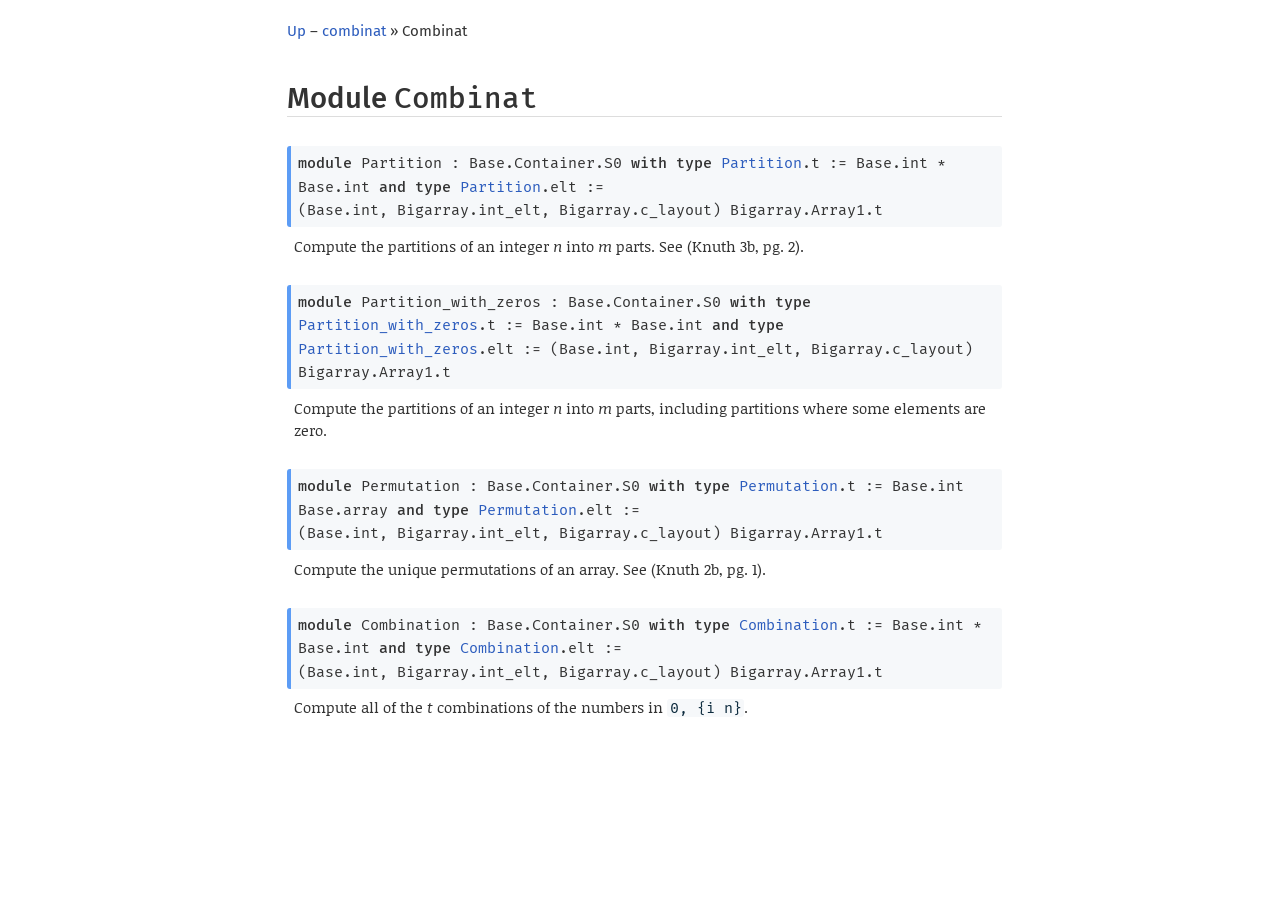
==== combinat/Combinat/index.html @ 3620e12f "Update combinat doc to 1.0." ====
<!DOCTYPE html>
<html xmlns="http://www.w3.org/1999/xhtml"><head><title>Combinat (combinat.Combinat)</title><link rel="stylesheet" href="../../odoc.css"/><meta charset="utf-8"/><meta name="viewport" content="width=device-width,initial-scale=1.0"/><script src="../../highlight.pack.js"></script><script>hljs.initHighlightingOnLoad();</script></head><body><div class="content"><header><nav><a href="../index.html">Up</a> – <a href="../index.html">combinat</a> &#x00BB; Combinat</nav><h1>Module <code>Combinat</code></h1></header><dl><dt class="spec module" id="module-Partition"><a href="#module-Partition" class="anchor"></a><code><span class="keyword">module</span> Partition : Base.Container.S0 <span class="keyword">with</span> <span class="keyword">type</span> <a href="index.html#module-Partition">Partition</a>.t := Base.int * Base.int <span class="keyword">and</span> <span class="keyword">type</span> <a href="index.html#module-Partition">Partition</a>.elt := (Base.int, Bigarray.int_elt, Bigarray.c_layout) Bigarray.Array1.t</code></dt><dd><p>Compute the partitions of an integer <i>n</i> into <i>m</i> parts. See (Knuth 3b, pg. 2).</p></dd></dl><dl><dt class="spec module" id="module-Partition_with_zeros"><a href="#module-Partition_with_zeros" class="anchor"></a><code><span class="keyword">module</span> Partition_with_zeros : Base.Container.S0 <span class="keyword">with</span> <span class="keyword">type</span> <a href="index.html#module-Partition_with_zeros">Partition_with_zeros</a>.t := Base.int * Base.int <span class="keyword">and</span> <span class="keyword">type</span> <a href="index.html#module-Partition_with_zeros">Partition_with_zeros</a>.elt := (Base.int, Bigarray.int_elt, Bigarray.c_layout) Bigarray.Array1.t</code></dt><dd><p>Compute the partitions of an integer <i>n</i> into <i>m</i> parts, including partitions where some elements are zero.</p></dd></dl><dl><dt class="spec module" id="module-Permutation"><a href="#module-Permutation" class="anchor"></a><code><span class="keyword">module</span> Permutation : Base.Container.S0 <span class="keyword">with</span> <span class="keyword">type</span> <a href="index.html#module-Permutation">Permutation</a>.t := Base.int Base.array <span class="keyword">and</span> <span class="keyword">type</span> <a href="index.html#module-Permutation">Permutation</a>.elt := (Base.int, Bigarray.int_elt, Bigarray.c_layout) Bigarray.Array1.t</code></dt><dd><p>Compute the unique permutations of an array. See (Knuth 2b, pg. 1).</p></dd></dl><dl><dt class="spec module" id="module-Combination"><a href="#module-Combination" class="anchor"></a><code><span class="keyword">module</span> Combination : Base.Container.S0 <span class="keyword">with</span> <span class="keyword">type</span> <a href="index.html#module-Combination">Combination</a>.t := Base.int * Base.int <span class="keyword">and</span> <span class="keyword">type</span> <a href="index.html#module-Combination">Combination</a>.elt := (Base.int, Bigarray.int_elt, Bigarray.c_layout) Bigarray.Array1.t</code></dt><dd><p>Compute all of the <i>t</i> combinations of the numbers in <code>0, {i n}</code>.</p></dd></dl></div></body></html>
---- odoc.css ----
@charset "UTF-8";
/* Copyright (c) 2016 Daniel C. Bünzli. All rights reserved.
   Distributed under the ISC license, see terms at the end of the file.
   odoc v1.1.1-945-ge714a19c */

/* Fonts */
@import url('https://fonts.googleapis.com/css?family=Fira+Mono:400,500');
@import url('https://fonts.googleapis.com/css?family=Noticia+Text:400,400i,700');
@import url('https://fonts.googleapis.com/css?family=Fira+Sans:400,400i,500,500i,600,600i,700,700i');


/* Reset a few things. */

html, body, div, span, applet, object, iframe, h1, h2, h3, h4, h5, h6, p, blockquote, pre, a, abbr, acronym, address, big, cite, code, del, dfn, em, img, ins, kbd, q, s, samp, small, strike, strong, sub, sup, tt, var, b, u, i, center, dl, dt, dd, ol, ul, li, fieldset, form, label, legend, table, caption, tbody, tfoot, thead, tr, th, td, article, aside, canvas, details, embed, figure, figcaption, footer, header, hgroup, menu, nav, output, ruby, section, summary, time, mark, audio, video {
  margin: 0;
  padding: 0;
  border: 0;
  font-size: inherit;
  font: inherit;
  line-height: inherit;
  vertical-align: baseline;
  text-align: inherit;
  color: inherit;
  background: transparent;
}

table {
  border-collapse: collapse;
  border-spacing: 0;
}

*, *:before, *:after {
  box-sizing: border-box;
}

html {
  font-size: 15px;
}

body {
  font-family: "Fira Sans", Helvetica, Arial, sans-serif;
  text-align: left;
  color: #333;
  background: #FFFFFF;
}

.content {
  max-width: 90ex;
  margin-left: calc(10vw + 20ex);
  margin-right: 4ex;
  margin-top: 20px;
  margin-bottom: 50px;
  font-family: "Noticia Text", Georgia, serif;
  line-height: 1.5;
}

.content>header {
  margin-bottom: 30px;
}

.content>header nav {
  font-family: "Fira Sans", Helvetica, Arial, sans-serif;
}

/* Basic markup elements */

b, strong {
  font-weight: 500;
}

i, em {
  font-style: italic;
}

sup {
  vertical-align: super;
}

sub {
  vertical-align: sub;
}

sup, sub {
  font-size: 12px;
  line-height: 0;
  margin-left: 0.2ex;
}

pre {
  margin-top: 0.8em;
  margin-bottom: 1.2em;
}

p, ul, ol {
  margin-top: 0.5em;
  margin-bottom: 1em;
}
ul, ol {
  list-style-position: outside
}

ul>li {
  margin-left: 22px;
}

ol>li {
  margin-left: 27.2px;
}

li>*:first-child {
  margin-top: 0
}

/* Text alignements, this should be forbidden. */

.left {
  text-align: left;
}

.right {
  text-align: right;
}

.center {
  text-align: center;
}

/* Links and anchors */

a {
  text-decoration: none;
  color: #2C5CBD;
}

a:hover {
  box-shadow: 0 1px 0 0 #2C5CBD;
}

/* Linked highlight */
*:target {
  background-color: rgba(187,239,253,0.3) !important;
  box-shadow: 0 0px 0 1px rgba(187,239,253,0.8) !important;
  border-radius: 1px;
}

*:hover>a.anchor {
  visibility: visible;
}

a.anchor:before {
  content: "#"
}

a.anchor:hover {
  box-shadow: none;
  text-decoration: none;
  color: #555;
}

a.anchor {
  visibility: hidden;
  position: absolute;
  /* top: 0px; */
  /* margin-left: -3ex; */
  margin-left: -1.3em;
  font-weight: normal;
  font-style: normal;
  padding-right: 0.4em;
  padding-left: 0.4em;
  /* To remain selectable */
  color: #d5d5d5;
}

.spec > a.anchor {
  margin-left: -2.3em;
  padding-right: 0.9em;
}

.xref-unresolved {
  color: #2C5CBD;
}
.xref-unresolved:hover {
  box-shadow: 0 1px 0 0 #CC6666;
}

/* Section and document divisions.
   Until at least 4.03 many of the modules of the stdlib start at .h7,
   we restart the sequence there like h2  */

h1, h2, h3, h4, h5, h6, .h7, .h8, .h9, .h10 {
  font-family: "Fira Sans", Helvetica, Arial, sans-serif;
  font-weight: 400;
  margin: 0.5em 0 0.5em 0;
  padding-top: 0.1em;
  line-height: 1.2;
  overflow-wrap: break-word;
}

h1 {
  font-weight: 500;
  font-size: 2.441em;
  margin-top: 1.214em;
}

h1 {
  font-weight: 500;
  font-size: 1.953em;
  box-shadow: 0 1px 0 0 #ddd;
}

h2 {
  font-size: 1.563em;
}

h3 {
  font-size: 1.25em;
}

small, .font_small {
  font-size: 0.8em;
}

h1 code, h1 tt {
  font-size: inherit;
  font-weight: inherit;
}

h2 code, h2 tt {
  font-size: inherit;
  font-weight: inherit;
}

h3 code, h3 tt {
  font-size: inherit;
  font-weight: inherit;
}

h3 code, h3 tt {
  font-size: inherit;
  font-weight: inherit;
}

h4 {
  font-size: 1.12em;
}


/* Preformatted and code */

tt, code, pre {
  font-family: "Fira Mono", courier;
  font-weight: 400;
}

pre {
  padding: 0.1em;
  border: 1px solid #eee;
  border-radius: 5px;
  overflow-x: auto;
}

p code, li code {
  background-color: #f6f8fa;
  color: #0d2b3e;
  border-radius: 3px;
  padding: 0 0.3ex;
}

p a > code {
  color: #2C5CBD;
}

/* Code blocks (e.g. Examples) */

pre code {
  font-size: 0.893rem;
}

/* Code lexemes */

.keyword {
  font-weight: 500;
}

/* Module member specification */

.spec:not(.include), .spec.include details summary {
  background-color: #f6f8fa;
  border-radius: 3px;
  border-left: 4px solid #5c9cf5;
  border-right: 5px solid transparent;
  padding: 0.35em 0.5em;
}

.spec.include details summary:hover {
  background-color: #ebeff2;
}

dl, div.spec, .doc, aside {
  margin-bottom: 20px;
}

dl > dd {
  padding: 0.5em;
}

dd> :first-child {
  margin-top: 0;
}

dl:last-child, dd> :last-child, aside:last-child, article:last-child {
  margin-bottom: 0;
}

dt+dt {
  margin-top: 15px;
}

section+section, section > header + dl {
  margin-top: 25px;
}

.spec.type .variant {
  margin-left: 2ch;
}
.spec.type .variant p {
  margin: 0;
  font-style: italic;
}
.spec.type .record {
  margin-left: 2ch;
}
.spec.type .record p {
  margin: 0;
  font-style: italic;
}

div.def {
  margin-top: 0;
  text-indent: -2ex;
  padding-left: 2ex;
}

div.def+div.doc {
  margin-left: 1ex;
  margin-top: 2.5px
}

div.doc>*:first-child {
  margin-top: 0;
}

/* The elements other than heading should be wrapped in <aside> elements. */
/* heading, body>p, body>ul, body>ol, h3, h4, body>pre { */
/*   margin-bottom: 30px; */
/* } */

/* Collapsible inlined include and module */

.spec.include details {
  position: relative;
}

.spec.include details:after {
  z-index: -100;
  display: block;
  content: " ";
  position: absolute;
  border-radius: 0 1ex 1ex 0;
  right: -20px;
  top: 1px;
  bottom: 1px;
  width: 15px;
  background: rgba(0, 4, 15, 0.05);
  box-shadow: 0 0px 0 1px rgba(204, 204, 204, 0.53);
}

.spec.include details summary {
  position: relative;
  margin-bottom: 20px;
  cursor: pointer;
  outline: none;
}

/* FIXME: Does not work in Firefox. */
details summary::-webkit-details-marker {
  color: #888;
  transform: scaleX(-1);
  position: absolute;
  top: calc(50% - 5px);
  height: 11px;
  right: -29px;
}

/* Records and variants FIXME */

div.def table {
  text-indent: 0em;
  padding: 0;
  margin-left: -2ex;
}

td.def {
  padding-right: 2ex
}

.record td.def {
  padding-left: 2ex;
}

td.doc *:first-child {
  margin-top: 0em
}

/* @ tags */

ul.at-tag {
  list-style-type: none;
  margin-left: 0;
  padding: 0;
}

ul.at-tag li {
  margin-left: 0;
  padding: 0;
}

ul.at-tag li p:first-child {
  margin-top: 0
}

/* FIXME remove */

span.at-tag {
  font-weight: bold
}

.at-tag.deprecated {
  font-weight: normal;
  color: crimson
}

.at-tag.raise {
  font-weight: bold;
}

/* FIXME random other things to review. */

.heading {
  margin-top: 10px;
  border-bottom: solid;
  border-width: 1px;
  border-color: #DDD;
  text-align: right;
  font-weight: normal;
  font-style: italic;
}

.heading+.sig {
  margin-top: -20px;
}

.heading+.parameters {
  margin-top: -20px;
}

/* Odig package index */

.by-name ol, .by-tag ol, .errors ol {
  list-style-type: none;
  margin-left: 0;
}

.by-name ol ol, .by-tag ol ol {
  margin-top: 0;
  margin-bottom: 0
}

.by-name li, .by-tag li, .errors li {
  margin-left: 0;
}

.by-name .version {
  font-size: 10px;
  color: #AAA
}

.by-name nav {
  margin-bottom: 10px
}

.by-name nav a {
  text-transform: uppercase;
  font-size: 18px;
  margin-right: 1ex;
  color: #222;
  display: inline-block;
}

.by-tag nav a {
  margin-right: 1ex;
  color: #222;
  display: inline-block;
}

.by-tag>ol>li {
  margin-top: 10px;
}

.by-tag>ol>li>span, .by-tag>ol>li>ol, .by-tag>ol>li>ol>li {
  display: inline-block;
  margin-right: 1ex;
}

/* Odig package page */

.package nav {
  display: inline;
  font-size: 14px;
  font-weight: normal;
}

.package .version {
  font-size: 14px;
}

h1+.modules, h1+.sel {
  margin-top: 10px
}

.sel {
  font-weight: normal;
  font-style: italic;
  font-size: 14px;
  margin-top: 20px;
}

.sel+.modules {
  margin-top: 10px;
  margin-bottom: 20px;
  margin-left: 1ex;
}

.modules {
  margin: 0;
}

.modules .module {
  min-width: 8ex;
  padding-right: 2ex
}

.package.info {
  margin: 0;
}

.package.info td:first-child {
  font-style: italic;
  padding-right: 2ex;
}

.package.info ul {
  list-style-type: none;
  display: inline;
  margin: 0;
}

.package.info li {
  display: inline-block;
  margin: 0;
  margin-right: 1ex;
}

#info-authors li, #info-maintainers li {
  display: block;
}

/* Sidebar and TOC */

.toc:before {
  display: block;
  content: "Contents";
  text-transform: uppercase;
  font-size: 1em;
  margin: 1.414em 0 0.5em;
  font-weight: 500;
  color: #777;
  line-height: 1.2;
}

.toc {
  position: fixed;
  top: 0px;
  bottom: 0px;
  left: 0px;
  max-width: 30ex;
  min-width: 26ex;
  width: 20%;
  background: #f6f8fa;
  overflow: auto;
  color: #1F2D3D;
  padding-left: 2ex;
  padding-right: 2ex;
}

.toc ul li a {
  font-family: "Fira Sans", sans-serif;
  font-size: 0.95em;
  color: #333;
  font-weight: 400;
  line-height: 1.6em;
  display: block;
}

.toc ul li a:hover {
  box-shadow: none;
  text-decoration: underline;
}

/* First level titles */

.toc>ul>li>a {
  font-weight: 500;
}

.toc li ul {
  margin: 0px;
}

.toc ul {
  list-style-type: none;
}

.toc ul li {
  margin: 0;
}
.toc>ul>li {
  margin-bottom: 0.3em;
}

.toc ul li li {
  border-left: 1px solid #ccc;
  margin-left: 5px;
  padding-left: 12px;
}

/* Mobile adjustements. */

@media only screen and (max-width: 95ex) {
  .content {
    margin: auto;
    padding: 2.0em;
  }
  .toc {
    position: static;
    width: auto;
    min-width: unset;
    max-width: unset;
    border: none;
    padding: 0.2em 1em;
    border-radius: 5px;
  }
}

/* Print adjustements. */

@media print {
  body {
    color: black;
    background: white;
  }
  body nav:first-child {
    visibility: hidden;
  }
}

/* Syntax highlighting (based on github-gist) */

.hljs {
  display: block;
  background: white;
  padding: 0.5em;
  color: #333333;
  overflow-x: auto;
}

.hljs-comment,
.hljs-meta {
  color: #969896;
}

.hljs-string,
.hljs-variable,
.hljs-template-variable,
.hljs-strong,
.hljs-emphasis,
.hljs-quote {
  color: #df5000;
}

.hljs-keyword,
.hljs-selector-tag {
  color: #a71d5d;
}

.hljs-type,
.hljs-class .hljs-title {
  color: #458;
  font-weight: 500;
}

.hljs-literal,
.hljs-symbol,
.hljs-bullet,
.hljs-attribute {
  color: #0086b3;
}

.hljs-section,
.hljs-name {
  color: #63a35c;
}

.hljs-tag {
  color: #333333;
}

.hljs-attr,
.hljs-selector-id,
.hljs-selector-class,
.hljs-selector-attr,
.hljs-selector-pseudo {
  color: #795da3;
}

.hljs-addition {
  color: #55a532;
  background-color: #eaffea;
}

.hljs-deletion {
  color: #bd2c00;
  background-color: #ffecec;
}

.hljs-link {
  text-decoration: underline;
}

/*---------------------------------------------------------------------------
   Copyright (c) 2016 Daniel C. Bünzli

   Permission to use, copy, modify, and/or distribute this software for any
   purpose with or without fee is hereby granted, provided that the above
   copyright notice and this permission notice appear in all copies.

   THE SOFTWARE IS PROVIDED "AS IS" AND THE AUTHOR DISCLAIMS ALL WARRANTIES
   WITH REGARD TO THIS SOFTWARE INCLUDING ALL IMPLIED WARRANTIES OF
   MERCHANTABILITY AND FITNESS. IN NO EVENT SHALL THE AUTHOR BE LIABLE FOR
   ANY SPECIAL, DIRECT, INDIRECT, OR CONSEQUENTIAL DAMAGES OR ANY DAMAGES
   WHATSOEVER RESULTING FROM LOSS OF USE, DATA OR PROFITS, WHETHER IN AN
   ACTION OF CONTRACT, NEGLIGENCE OR OTHER TORTIOUS ACTION, ARISING OUT OF
   OR IN CONNECTION WITH THE USE OR PERFORMANCE OF THIS SOFTWARE.
  ---------------------------------------------------------------------------*/
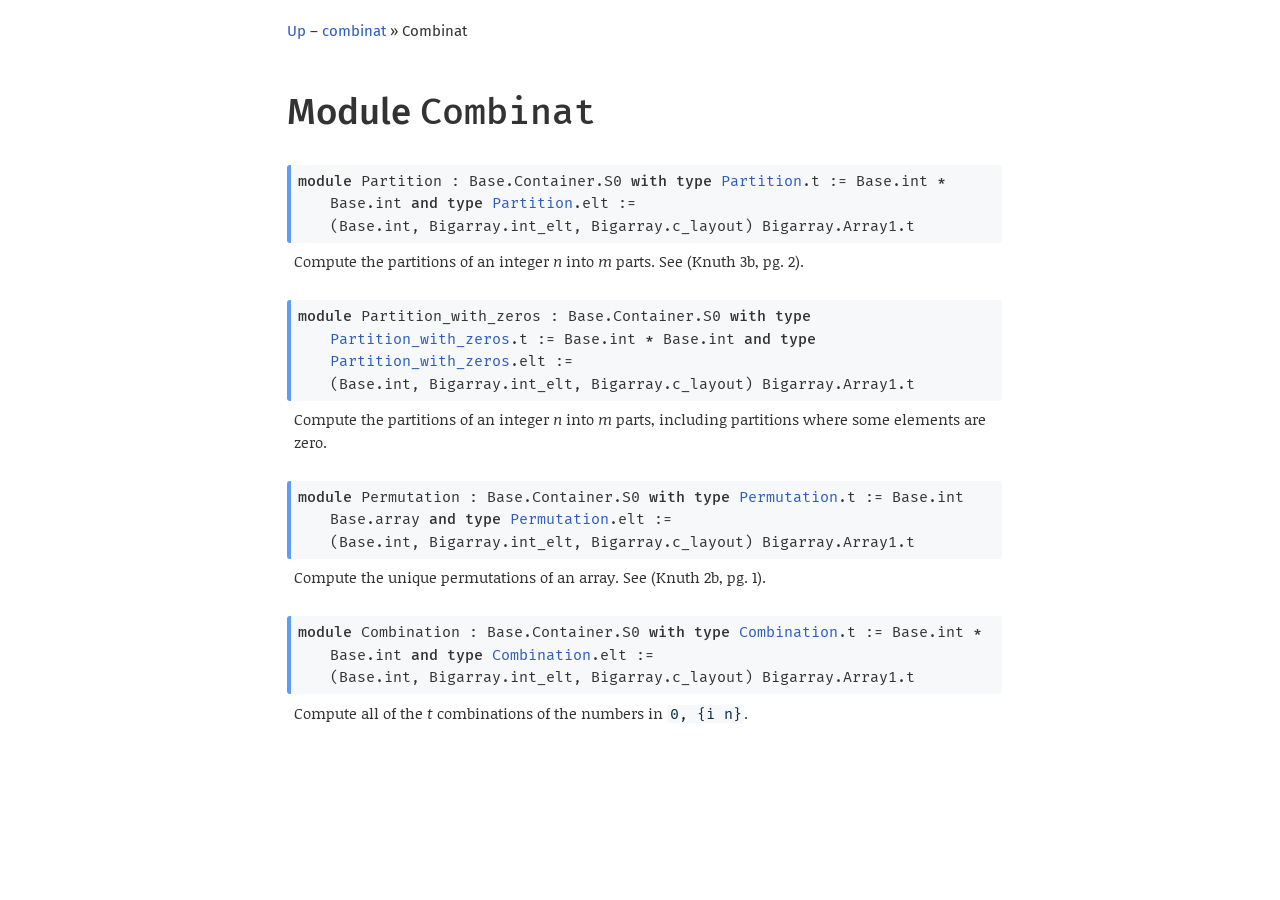
==== commit eee68435: "Update combinat doc to 1.0." ====
--- a/combinat/Combinat/index.html
+++ b/combinat/Combinat/index.html
@@ -1,2 +1,2 @@
 <!DOCTYPE html>
-<html xmlns="http://www.w3.org/1999/xhtml"><head><title>Combinat (combinat.Combinat)</title><link rel="stylesheet" href="../../odoc.css"/><meta charset="utf-8"/><meta name="viewport" content="width=device-width,initial-scale=1.0"/><script src="../../highlight.pack.js"></script><script>hljs.initHighlightingOnLoad();</script></head><body><div class="content"><header><nav><a href="../index.html">Up</a> – <a href="../index.html">combinat</a> &#x00BB; Combinat</nav><h1>Module <code>Combinat</code></h1></header><dl><dt class="spec module" id="module-Partition"><a href="#module-Partition" class="anchor"></a><code><span class="keyword">module</span> Partition : Base.Container.S0 <span class="keyword">with</span> <span class="keyword">type</span> <a href="index.html#module-Partition">Partition</a>.t := Base.int * Base.int <span class="keyword">and</span> <span class="keyword">type</span> <a href="index.html#module-Partition">Partition</a>.elt := (Base.int, Bigarray.int_elt, Bigarray.c_layout) Bigarray.Array1.t</code></dt><dd><p>Compute the partitions of an integer <i>n</i> into <i>m</i> parts. See (Knuth 3b, pg. 2).</p></dd></dl><dl><dt class="spec module" id="module-Partition_with_zeros"><a href="#module-Partition_with_zeros" class="anchor"></a><code><span class="keyword">module</span> Partition_with_zeros : Base.Container.S0 <span class="keyword">with</span> <span class="keyword">type</span> <a href="index.html#module-Partition_with_zeros">Partition_with_zeros</a>.t := Base.int * Base.int <span class="keyword">and</span> <span class="keyword">type</span> <a href="index.html#module-Partition_with_zeros">Partition_with_zeros</a>.elt := (Base.int, Bigarray.int_elt, Bigarray.c_layout) Bigarray.Array1.t</code></dt><dd><p>Compute the partitions of an integer <i>n</i> into <i>m</i> parts, including partitions where some elements are zero.</p></dd></dl><dl><dt class="spec module" id="module-Permutation"><a href="#module-Permutation" class="anchor"></a><code><span class="keyword">module</span> Permutation : Base.Container.S0 <span class="keyword">with</span> <span class="keyword">type</span> <a href="index.html#module-Permutation">Permutation</a>.t := Base.int Base.array <span class="keyword">and</span> <span class="keyword">type</span> <a href="index.html#module-Permutation">Permutation</a>.elt := (Base.int, Bigarray.int_elt, Bigarray.c_layout) Bigarray.Array1.t</code></dt><dd><p>Compute the unique permutations of an array. See (Knuth 2b, pg. 1).</p></dd></dl><dl><dt class="spec module" id="module-Combination"><a href="#module-Combination" class="anchor"></a><code><span class="keyword">module</span> Combination : Base.Container.S0 <span class="keyword">with</span> <span class="keyword">type</span> <a href="index.html#module-Combination">Combination</a>.t := Base.int * Base.int <span class="keyword">and</span> <span class="keyword">type</span> <a href="index.html#module-Combination">Combination</a>.elt := (Base.int, Bigarray.int_elt, Bigarray.c_layout) Bigarray.Array1.t</code></dt><dd><p>Compute all of the <i>t</i> combinations of the numbers in <code>0, {i n}</code>.</p></dd></dl></div></body></html>+<html xmlns="http://www.w3.org/1999/xhtml"><head><title>Combinat (combinat.Combinat)</title><link rel="stylesheet" href="../../odoc.css"/><meta charset="utf-8"/><meta name="viewport" content="width=device-width,initial-scale=1.0"/><script src="../../highlight.pack.js"></script><script>hljs.initHighlightingOnLoad();</script></head><body><div class="content"><header><nav><a href="../index.html">Up</a> – <a href="../index.html">combinat</a> &#x00BB; Combinat</nav><h1>Module <code>Combinat</code></h1></header><dl><dt class="spec module" id="module-Partition"><a href="#module-Partition" class="anchor"></a><code><span class="keyword">module </span>Partition : Base.Container.S0<span class="keyword"> with </span><span class="keyword">type </span><a href="index.html#module-Partition">Partition</a>.t := Base.int<span class="keyword"> * </span>Base.int<span class="keyword"> and </span><span class="keyword">type </span><a href="index.html#module-Partition">Partition</a>.elt := (Base.int, Bigarray.int_elt, Bigarray.c_layout) Bigarray.Array1.t</code></dt><dd><p>Compute the partitions of an integer <i>n</i> into <i>m</i> parts. See (Knuth 3b, pg. 2).</p></dd></dl><dl><dt class="spec module" id="module-Partition_with_zeros"><a href="#module-Partition_with_zeros" class="anchor"></a><code><span class="keyword">module </span>Partition_with_zeros : Base.Container.S0<span class="keyword"> with </span><span class="keyword">type </span><a href="index.html#module-Partition_with_zeros">Partition_with_zeros</a>.t := Base.int<span class="keyword"> * </span>Base.int<span class="keyword"> and </span><span class="keyword">type </span><a href="index.html#module-Partition_with_zeros">Partition_with_zeros</a>.elt := (Base.int, Bigarray.int_elt, Bigarray.c_layout) Bigarray.Array1.t</code></dt><dd><p>Compute the partitions of an integer <i>n</i> into <i>m</i> parts, including partitions where some elements are zero.</p></dd></dl><dl><dt class="spec module" id="module-Permutation"><a href="#module-Permutation" class="anchor"></a><code><span class="keyword">module </span>Permutation : Base.Container.S0<span class="keyword"> with </span><span class="keyword">type </span><a href="index.html#module-Permutation">Permutation</a>.t := Base.int Base.array<span class="keyword"> and </span><span class="keyword">type </span><a href="index.html#module-Permutation">Permutation</a>.elt := (Base.int, Bigarray.int_elt, Bigarray.c_layout) Bigarray.Array1.t</code></dt><dd><p>Compute the unique permutations of an array. See (Knuth 2b, pg. 1).</p></dd></dl><dl><dt class="spec module" id="module-Combination"><a href="#module-Combination" class="anchor"></a><code><span class="keyword">module </span>Combination : Base.Container.S0<span class="keyword"> with </span><span class="keyword">type </span><a href="index.html#module-Combination">Combination</a>.t := Base.int<span class="keyword"> * </span>Base.int<span class="keyword"> and </span><span class="keyword">type </span><a href="index.html#module-Combination">Combination</a>.elt := (Base.int, Bigarray.int_elt, Bigarray.c_layout) Bigarray.Array1.t</code></dt><dd><p>Compute all of the <i>t</i> combinations of the numbers in <code>0, {i n}</code>.</p></dd></dl></div></body></html>
--- a/odoc.css
+++ b/odoc.css
@@ -1,7 +1,7 @@
 @charset "UTF-8";
 /* Copyright (c) 2016 Daniel C. Bünzli. All rights reserved.
    Distributed under the ISC license, see terms at the end of the file.
-   odoc v1.1.1-945-ge714a19c */
+   odoc 1.3.0 */
 
 /* Fonts */
 @import url('https://fonts.googleapis.com/css?family=Fira+Mono:400,500');
@@ -202,17 +202,17 @@
   margin-top: 1.214em;
 }
 
-h1 {
+h2 {
   font-weight: 500;
   font-size: 1.953em;
   box-shadow: 0 1px 0 0 #ddd;
 }
 
-h2 {
+h3 {
   font-size: 1.563em;
 }
 
-h3 {
+h4 {
   font-size: 1.25em;
 }
 
@@ -235,20 +235,15 @@
   font-weight: inherit;
 }
 
-h3 code, h3 tt {
+h4 code, h4 tt {
   font-size: inherit;
   font-weight: inherit;
 }
 
-h4 {
-  font-size: 1.12em;
-}
-
-
 /* Preformatted and code */
 
 tt, code, pre {
-  font-family: "Fira Mono", courier;
+  font-family: "Fira Code", "Fira Mono", courier;
   font-weight: 400;
 }
 
@@ -279,7 +274,7 @@
 /* Code lexemes */
 
 .keyword {
-  font-weight: 500;
+  font-weight: 700;
 }
 
 /* Module member specification */
@@ -300,6 +295,17 @@
   margin-bottom: 20px;
 }
 
+/* Indent the second line in multiline spec definitions. */
+.spec:not(.type) > code {
+  display: block;
+  padding-left: 4ex;
+  text-indent: -4ex;
+}
+
+.spec.exception > code {
+  display: inline-block;
+}
+
 dl > dd {
   padding: 0.5em;
 }
@@ -324,13 +330,6 @@
   margin-left: 2ch;
 }
 .spec.type .variant p {
-  margin: 0;
-  font-style: italic;
-}
-.spec.type .record {
-  margin-left: 2ch;
-}
-.spec.type .record p {
   margin: 0;
   font-style: italic;
 }
@@ -448,7 +447,7 @@
 
 .heading {
   margin-top: 10px;
-  border-bottom: solid;
+  border-top: solid;
   border-width: 1px;
   border-color: #DDD;
   text-align: right;
@@ -579,7 +578,7 @@
 
 .toc:before {
   display: block;
-  content: "Contents";
+  content: "Topics";
   text-transform: uppercase;
   font-size: 1em;
   margin: 1.414em 0 0.5em;
@@ -676,6 +675,10 @@
 
 /* Syntax highlighting (based on github-gist) */
 
+.keyword {
+  font-weight: 500;
+}
+
 .hljs {
   display: block;
   background: white;
